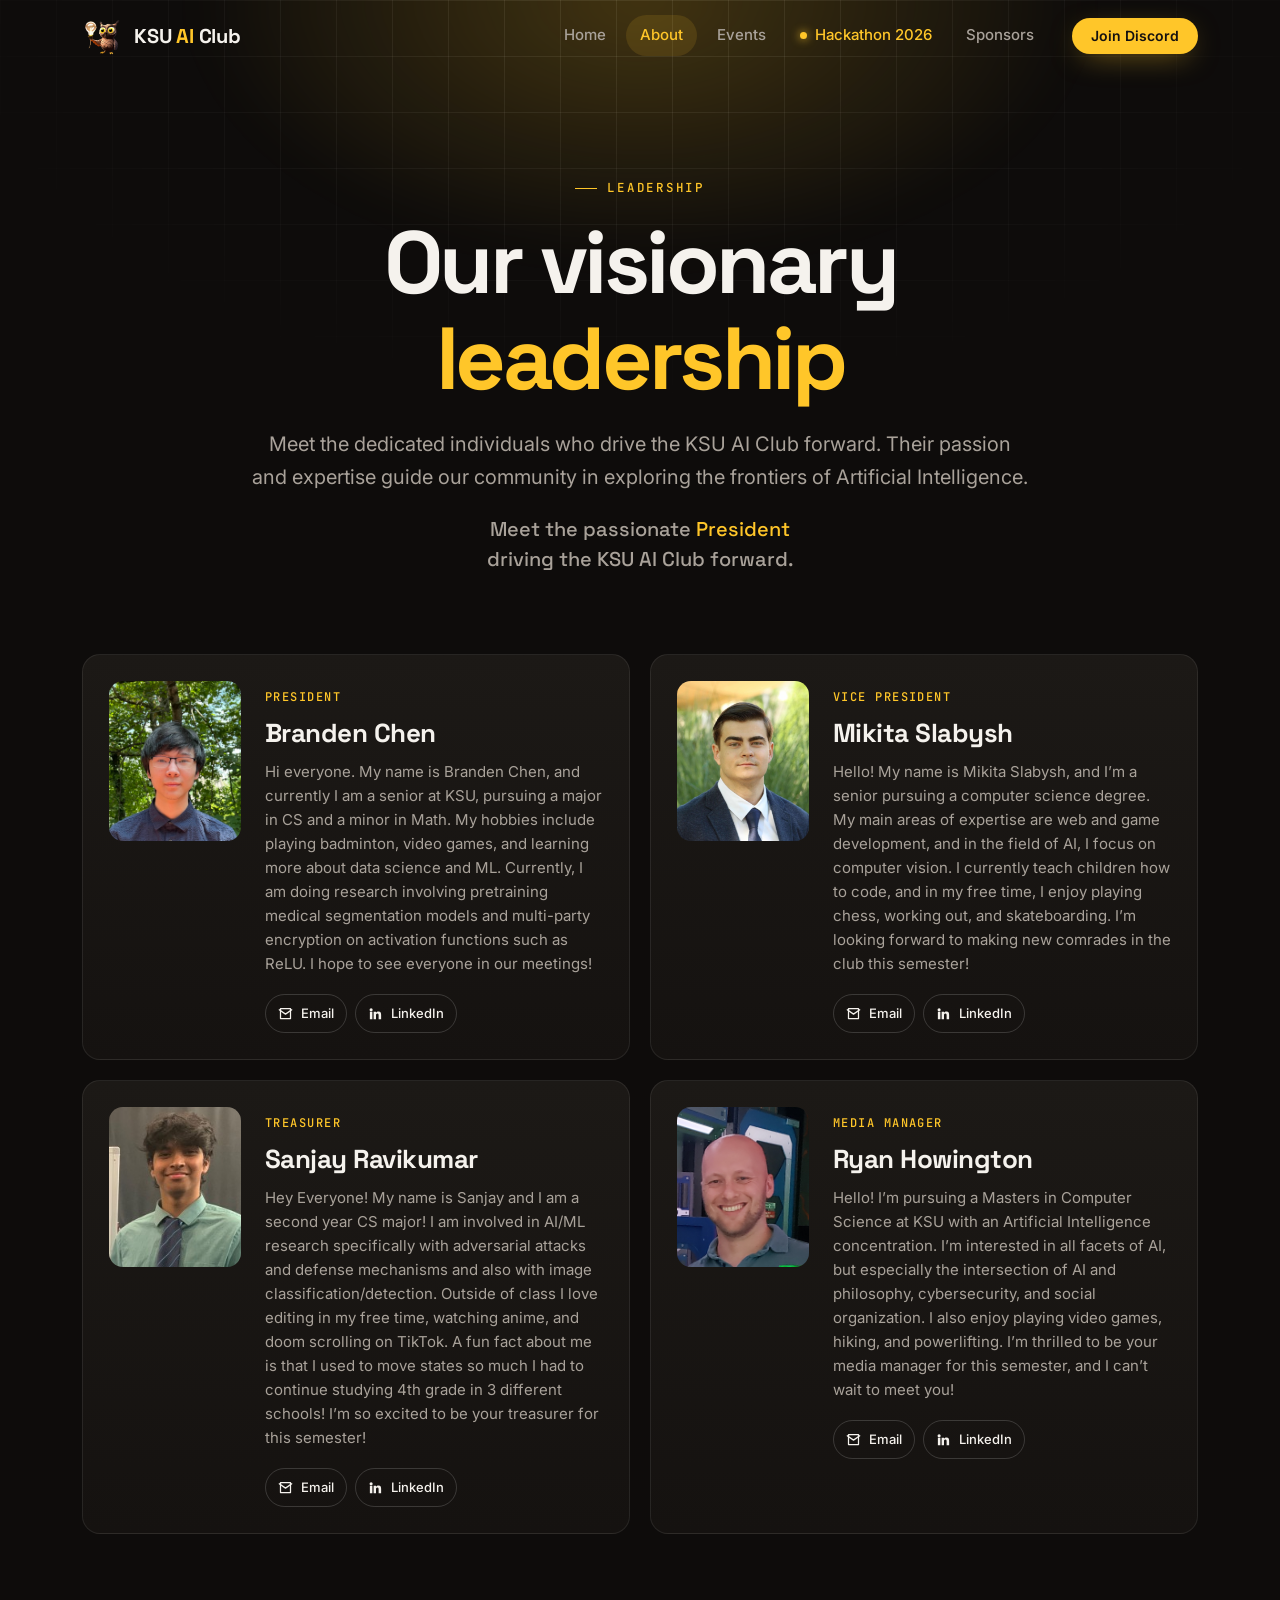
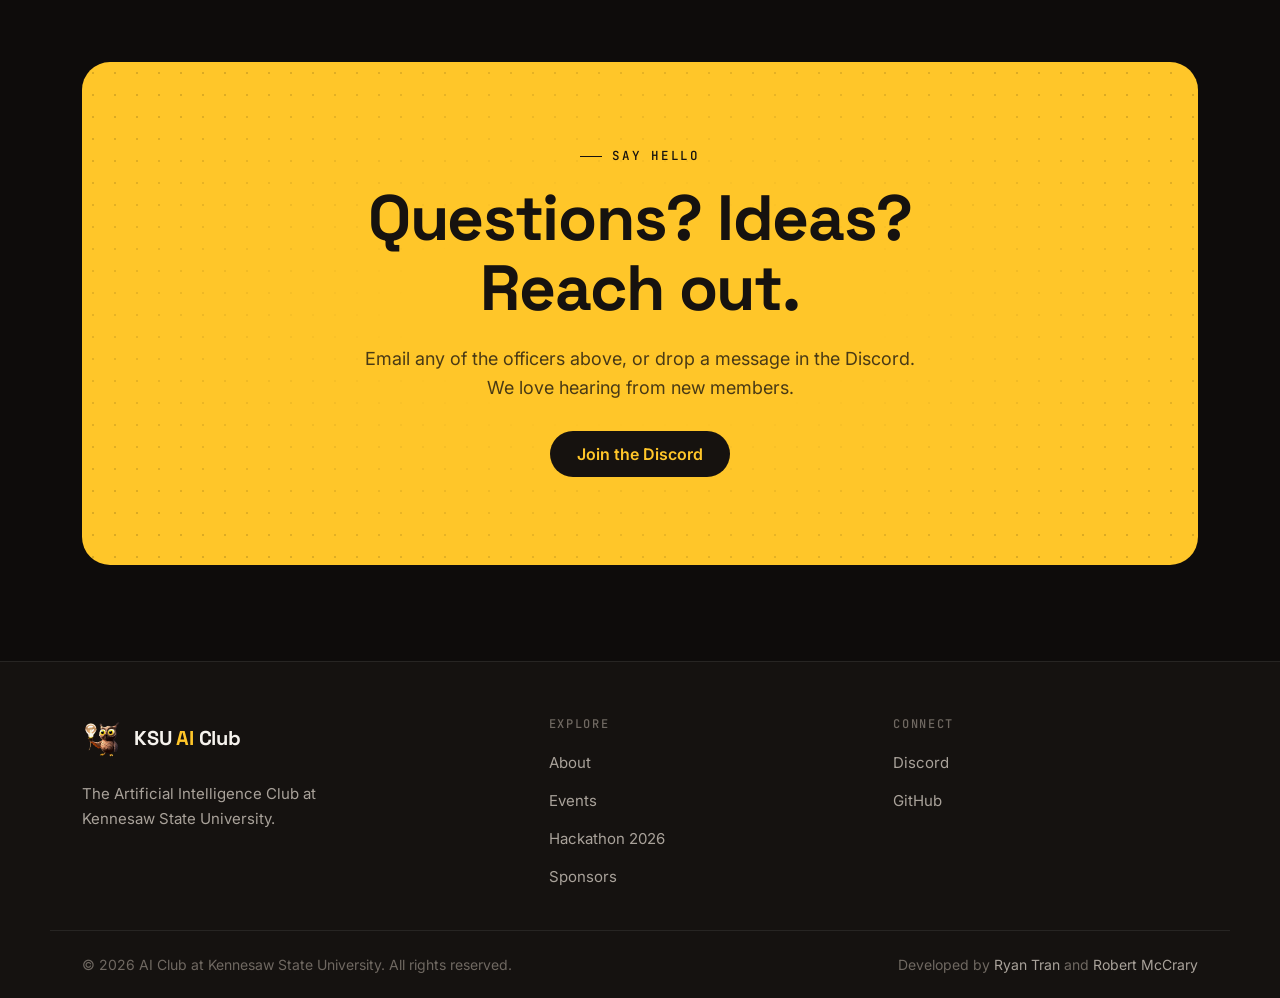
==== about.html @ d0bb42d9 "chagnes" ====
<!doctype html>
<html lang="en">
<head>
    <meta charset="utf-8">
    <meta name="viewport" content="width=device-width, initial-scale=1">
    <title>About · KSU AI Club</title>
    <meta name="description" content="Meet the officers who lead the KSU AI Club.">
    <meta name="theme-color" content="#0e0c0b">
    <meta property="og:title" content="About · KSU AI Club">
    <meta property="og:description" content="Meet the officers who lead the KSU AI Club.">
    <meta property="og:image" content="/assets/group-photo.jpg">
    <link rel="icon" href="/assets/favicon.png">
    <link rel="preconnect" href="https://fonts.googleapis.com">
    <link rel="preconnect" href="https://fonts.gstatic.com" crossorigin>
    <link rel="stylesheet" href="https://fonts.googleapis.com/css2?family=Inter:wght@400;500;600&family=JetBrains+Mono:wght@500&family=Space+Grotesk:wght@500;600;700&display=swap">
    <link rel="stylesheet" href="/css/style.css">
    <script>document.documentElement.classList.add('js')</script>
    <script type="module" src="/js/main.js"></script>
</head>
<body data-page="about">
    <a class="skip-link" href="#main">Skip to content</a>

    <header class="site-header">
        <nav class="nav container" aria-label="Main">
            <a class="brand" href="/"><img src="/assets/logo.png" alt="" width="40" height="40"><span>KSU <b>AI</b> Club</span></a>
            <ul class="nav-links" id="nav-links">
                <li><a href="/" data-nav="home">Home</a></li>
                <li><a href="/about" data-nav="about">About</a></li>
                <li><a href="/events" data-nav="events">Events</a></li>
                <li><a class="nav-hot" href="/hackathon">Hackathon 2026</a></li>
                <li><a href="/sponsors" data-nav="sponsors">Sponsors</a></li>
            </ul>
            <a class="btn btn-primary btn-sm nav-cta" href="https://discord.gg/qSS56d5ZdS" target="_blank" rel="noopener">Join Discord</a>
            <button class="nav-toggle" type="button" aria-expanded="false" aria-controls="nav-links" aria-label="Open menu"><span></span><span></span></button>
        </nav>
    </header>

    <main id="main">
        <section class="page-hero">
            <div class="container">
                <span class="eyebrow">Leadership</span>
                <h1>Our visionary <span class="gold">leadership</span></h1>
                <p>Meet the dedicated individuals who drive the KSU AI Club forward. Their passion and expertise guide our community in exploring the frontiers of Artificial Intelligence.</p>
                <p class="flip-line">Meet the passionate <span class="flip-word" data-flip="President|Vice President|Treasurer|Media Manager">President</span><br>driving the KSU AI Club forward.</p>
            </div>
        </section>

        <section class="section" style="padding-top: 0">
            <div class="container leaders">
                <article class="leader reveal">
                    <div class="leader-photo"><img src="/assets/president.jpg" alt="Branden Chen" loading="lazy"></div>
                    <div>
                        <span class="leader-role">President</span>
                        <h3>Branden Chen</h3>
                        <p>Hi everyone. My name is Branden Chen, and currently I am a senior at KSU, pursuing a major in CS and a minor in Math. My hobbies include playing badminton, video games, and learning more about data science and ML. Currently, I am doing research involving pretraining medical segmentation models and multi-party encryption on activation functions such as ReLU. I hope to see everyone in our meetings!</p>
                        <div class="leader-links">
                            <a class="chip" href="mailto:bchen9@students.kennesaw.edu"><svg viewBox="0 0 24 24" fill="none" stroke="currentColor" stroke-width="2" stroke-linecap="round" stroke-linejoin="round" aria-hidden="true"><path d="M4 4h16v16H4z"/><path d="m22 6-10 7L2 6"/></svg>Email</a>
                            <a class="chip" href="https://www.linkedin.com/in/branden-chen-/" target="_blank" rel="noopener"><svg viewBox="0 0 24 24" fill="currentColor" aria-hidden="true"><path d="M4.98 3.5a2.5 2.5 0 1 1 0 5 2.5 2.5 0 0 1 0-5zM3 9h4v12H3zM9 9h3.8v1.7h.05c.53-1 1.84-2.05 3.79-2.05C20.6 8.65 21 11.1 21 14.3V21h-4v-5.9c0-1.4-.03-3.2-1.95-3.2-1.95 0-2.25 1.52-2.25 3.1V21H9z"/></svg>LinkedIn</a>
                        </div>
                    </div>
                </article>

                <article class="leader reveal" style="--delay: .08s">
                    <div class="leader-photo"><img src="/assets/vice-president.jpg" alt="Mikita Slabysh" loading="lazy"></div>
                    <div>
                        <span class="leader-role">Vice President</span>
                        <h3>Mikita Slabysh</h3>
                        <p>Hello! My name is Mikita Slabysh, and I&rsquo;m a senior pursuing a computer science degree. My main areas of expertise are web and game development, and in the field of AI, I focus on computer vision. I currently teach children how to code, and in my free time, I enjoy playing chess, working out, and skateboarding. I&rsquo;m looking forward to making new comrades in the club this semester!</p>
                        <div class="leader-links">
                            <a class="chip" href="mailto:mslabysh@students.kennesaw.edu"><svg viewBox="0 0 24 24" fill="none" stroke="currentColor" stroke-width="2" stroke-linecap="round" stroke-linejoin="round" aria-hidden="true"><path d="M4 4h16v16H4z"/><path d="m22 6-10 7L2 6"/></svg>Email</a>
                            <a class="chip" href="https://www.linkedin.com/in/mikitaslabysh/" target="_blank" rel="noopener"><svg viewBox="0 0 24 24" fill="currentColor" aria-hidden="true"><path d="M4.98 3.5a2.5 2.5 0 1 1 0 5 2.5 2.5 0 0 1 0-5zM3 9h4v12H3zM9 9h3.8v1.7h.05c.53-1 1.84-2.05 3.79-2.05C20.6 8.65 21 11.1 21 14.3V21h-4v-5.9c0-1.4-.03-3.2-1.95-3.2-1.95 0-2.25 1.52-2.25 3.1V21H9z"/></svg>LinkedIn</a>
                        </div>
                    </div>
                </article>

                <article class="leader reveal">
                    <div class="leader-photo"><img src="/assets/treasurer.jpg" alt="Sanjay Ravikumar" loading="lazy"></div>
                    <div>
                        <span class="leader-role">Treasurer</span>
                        <h3>Sanjay Ravikumar</h3>
                        <p>Hey Everyone! My name is Sanjay and I am a second year CS major! I am involved in AI/ML research specifically with adversarial attacks and defense mechanisms and also with image classification/detection. Outside of class I love editing in my free time, watching anime, and doom scrolling on TikTok. A fun fact about me is that I used to move states so much I had to continue studying 4th grade in 3 different schools! I&rsquo;m so excited to be your treasurer for this semester!</p>
                        <div class="leader-links">
                            <a class="chip" href="mailto:sraviku1@students.kennesaw.edu"><svg viewBox="0 0 24 24" fill="none" stroke="currentColor" stroke-width="2" stroke-linecap="round" stroke-linejoin="round" aria-hidden="true"><path d="M4 4h16v16H4z"/><path d="m22 6-10 7L2 6"/></svg>Email</a>
                            <a class="chip" href="https://www.linkedin.com/in/sanjaykravikumar/" target="_blank" rel="noopener"><svg viewBox="0 0 24 24" fill="currentColor" aria-hidden="true"><path d="M4.98 3.5a2.5 2.5 0 1 1 0 5 2.5 2.5 0 0 1 0-5zM3 9h4v12H3zM9 9h3.8v1.7h.05c.53-1 1.84-2.05 3.79-2.05C20.6 8.65 21 11.1 21 14.3V21h-4v-5.9c0-1.4-.03-3.2-1.95-3.2-1.95 0-2.25 1.52-2.25 3.1V21H9z"/></svg>LinkedIn</a>
                        </div>
                    </div>
                </article>

                <article class="leader reveal" style="--delay: .08s">
                    <div class="leader-photo"><img src="/assets/media-manager.jpg" alt="Ryan Howington" loading="lazy"></div>
                    <div>
                        <span class="leader-role">Media Manager</span>
                        <h3>Ryan Howington</h3>
                        <p>Hello! I&rsquo;m pursuing a Masters in Computer Science at KSU with an Artificial Intelligence concentration. I&rsquo;m interested in all facets of AI, but especially the intersection of AI and philosophy, cybersecurity, and social organization. I also enjoy playing video games, hiking, and powerlifting. I&rsquo;m thrilled to be your media manager for this semester, and I can&rsquo;t wait to meet you!</p>
                        <div class="leader-links">
                            <a class="chip" href="mailto:rhowing4@students.kennesaw.edu"><svg viewBox="0 0 24 24" fill="none" stroke="currentColor" stroke-width="2" stroke-linecap="round" stroke-linejoin="round" aria-hidden="true"><path d="M4 4h16v16H4z"/><path d="m22 6-10 7L2 6"/></svg>Email</a>
                            <a class="chip" href="https://www.linkedin.com/in/ryan-howington-29933364/" target="_blank" rel="noopener"><svg viewBox="0 0 24 24" fill="currentColor" aria-hidden="true"><path d="M4.98 3.5a2.5 2.5 0 1 1 0 5 2.5 2.5 0 0 1 0-5zM3 9h4v12H3zM9 9h3.8v1.7h.05c.53-1 1.84-2.05 3.79-2.05C20.6 8.65 21 11.1 21 14.3V21h-4v-5.9c0-1.4-.03-3.2-1.95-3.2-1.95 0-2.25 1.52-2.25 3.1V21H9z"/></svg>LinkedIn</a>
                        </div>
                    </div>
                </article>
            </div>
        </section>

        <section class="container">
            <div class="cta-band reveal">
                <span class="eyebrow">Say hello</span>
                <h2>Questions? Ideas? Reach out.</h2>
                <p>Email any of the officers above, or drop a message in the Discord. We love hearing from new members.</p>
                <div class="actions">
                    <a class="btn btn-dark" href="https://discord.gg/qSS56d5ZdS" target="_blank" rel="noopener">Join the Discord</a>
                </div>
            </div>
        </section>
    </main>

    <footer class="site-footer">
        <div class="container footer-grid">
            <div class="footer-brand">
                <a class="brand" href="/"><img src="/assets/logo.png" alt="" width="40" height="40"><span>KSU <b>AI</b> Club</span></a>
                <p>The Artificial Intelligence Club at Kennesaw State University.</p>
            </div>
            <div class="footer-col">
                <h4>Explore</h4>
                <ul>
                    <li><a href="/about">About</a></li>
                    <li><a href="/events">Events</a></li>
                    <li><a href="/hackathon">Hackathon 2026</a></li>
                    <li><a href="/sponsors">Sponsors</a></li>
                </ul>
            </div>
            <div class="footer-col">
                <h4>Connect</h4>
                <ul>
                    <li><a href="https://discord.gg/qSS56d5ZdS" target="_blank" rel="noopener">Discord</a></li>
                    <li><a href="https://github.com/RobertLMcCrary/KSU-AI-Club-Site" target="_blank" rel="noopener">GitHub</a></li>
                </ul>
            </div>
        </div>
        <div class="container footer-bottom">
            <span>&copy; <span data-year>2026</span> AI Club at Kennesaw State University. All rights reserved.</span>
            <span>Developed by <a href="https://www.linkedin.com/in/ryantren/" target="_blank" rel="noopener">Ryan Tran</a> and <a href="https://www.linkedin.com/in/robertlmccrary/" target="_blank" rel="noopener">Robert McCrary</a></span>
        </div>
    </footer>
</body>
</html>
---- css/style.css ----
/* ==========================================================================
   KSU AI Club — site styles
   Colors follow KSU brand: Hooty Hoo Gold #FFC629, Legacy Black #2D2926.
   ========================================================================== */

:root {
    --bg: #0e0c0b;
    --bg-2: #151210;
    --surface: #1c1916;
    --surface-2: #26211d;
    --legacy: #2d2926;
    --line: rgba(255, 255, 255, 0.08);
    --line-strong: rgba(255, 255, 255, 0.16);
    --text: #f5f2ed;
    --muted: #a9a29a;
    --faint: #6f6861;
    --gold: #ffc629;
    --gold-hi: #ffd866;
    --gold-soft: rgba(255, 198, 41, 0.12);
    --gold-line: rgba(255, 198, 41, 0.35);

    --font-display: 'Space Grotesk', system-ui, sans-serif;
    --font-body: 'Inter', system-ui, -apple-system, 'Segoe UI', sans-serif;
    --font-mono: 'JetBrains Mono', ui-monospace, 'SF Mono', Menlo, monospace;

    --radius: 18px;
    --radius-sm: 10px;
    --container: 1180px;
    --gutter: clamp(16px, 4vw, 32px);
    --header-h: 72px;
    --ease: cubic-bezier(0.22, 1, 0.36, 1);
}

*,
*::before,
*::after {
    box-sizing: border-box;
}

html {
    scroll-behavior: smooth;
    scroll-padding-top: calc(var(--header-h) + 16px);
    -webkit-text-size-adjust: 100%;
}

body {
    margin: 0;
    background: var(--bg);
    color: var(--text);
    font-family: var(--font-body);
    font-size: 17px;
    line-height: 1.65;
    -webkit-font-smoothing: antialiased;
    overflow-x: hidden;
}

img {
    max-width: 100%;
    display: block;
}

a {
    color: inherit;
}

h1,
h2,
h3,
h4 {
    font-family: var(--font-display);
    line-height: 1.1;
    letter-spacing: -0.02em;
    margin: 0;
}

p {
    margin: 0;
}

::selection {
    background: var(--gold);
    color: #111;
}

:focus-visible {
    outline: 2px solid var(--gold);
    outline-offset: 3px;
    border-radius: 4px;
}

.container {
    width: 100%;
    max-width: var(--container);
    margin-inline: auto;
    padding-inline: var(--gutter);
}

.skip-link {
    position: absolute;
    left: 16px;
    top: -60px;
    z-index: 200;
    padding: 10px 16px;
    background: var(--gold);
    color: #111;
    font-weight: 600;
    border-radius: 8px;
    text-decoration: none;
}
.skip-link:focus {
    top: 12px;
}

/* ---------- Buttons ---------- */

.btn {
    --btn-bg: transparent;
    display: inline-flex;
    align-items: center;
    justify-content: center;
    gap: 10px;
    padding: 14px 26px;
    border-radius: 999px;
    border: 1px solid transparent;
    background: var(--btn-bg);
    font: 600 16px/1 var(--font-body);
    text-decoration: none;
    cursor: pointer;
    transition: transform 0.25s var(--ease), background 0.25s, color 0.25s,
        border-color 0.25s, box-shadow 0.25s;
    white-space: nowrap;
}
.btn svg {
    width: 18px;
    height: 18px;
    transition: transform 0.25s var(--ease);
}
.btn:hover svg {
    transform: translateX(3px);
}
.btn-primary {
    --btn-bg: var(--gold);
    color: #141110;
    box-shadow: 0 8px 30px -10px rgba(255, 198, 41, 0.6);
}
.btn-primary:hover {
    --btn-bg: var(--gold-hi);
    transform: translateY(-2px);
    box-shadow: 0 14px 40px -12px rgba(255, 198, 41, 0.75);
}
.btn-ghost {
    color: var(--text);
    border-color: var(--line-strong);
    background: rgba(255, 255, 255, 0.03);
    backdrop-filter: blur(8px);
}
.btn-ghost:hover {
    border-color: var(--gold-line);
    color: var(--gold);
    transform: translateY(-2px);
}
.btn-sm {
    padding: 10px 18px;
    font-size: 14px;
}

/* ---------- Eyebrow / section headings ---------- */

.eyebrow {
    display: inline-flex;
    align-items: center;
    gap: 10px;
    font: 500 12.5px/1 var(--font-mono);
    letter-spacing: 0.14em;
    text-transform: uppercase;
    color: var(--gold);
}
.eyebrow::before {
    content: '';
    width: 22px;
    height: 1px;
    background: currentColor;
}

.section {
    position: relative;
    padding-block: clamp(72px, 11vw, 128px);
}

.section-head {
    display: grid;
    gap: 16px;
    max-width: 720px;
    margin-bottom: clamp(40px, 6vw, 64px);
}
.section-head.center {
    margin-inline: auto;
    text-align: center;
    justify-items: center;
}
.section-head h2 {
    font-size: clamp(34px, 5vw, 54px);
    font-weight: 700;
}
.section-head p {
    color: var(--muted);
    font-size: 18px;
}

.gold {
    color: var(--gold);
}

/* ---------- Header ---------- */

.site-header {
    position: fixed;
    inset: 0 0 auto 0;
    z-index: 100;
    height: var(--header-h);
    transition: background 0.35s, border-color 0.35s, backdrop-filter 0.35s;
    border-bottom: 1px solid transparent;
}
.site-header.is-solid,
.site-header.menu-open {
    background: rgba(14, 12, 11, 0.78);
    backdrop-filter: blur(16px) saturate(140%);
    -webkit-backdrop-filter: blur(16px) saturate(140%);
    border-color: var(--line);
}

.nav {
    height: 100%;
    display: flex;
    align-items: center;
    gap: 24px;
}

.brand {
    display: inline-flex;
    align-items: center;
    gap: 12px;
    text-decoration: none;
    font: 700 20px/1 var(--font-display);
    letter-spacing: -0.01em;
    margin-right: auto;
}
.brand img {
    width: 40px;
    height: 40px;
    object-fit: contain;
    transition: transform 0.4s var(--ease);
}
.brand:hover img {
    transform: rotate(-8deg) scale(1.08);
}
.brand b {
    color: var(--gold);
    font-weight: 700;
}

.nav-links {
    display: flex;
    gap: 6px;
    list-style: none;
    margin: 0;
    padding: 0;
}
.nav-links a {
    position: relative;
    display: block;
    padding: 8px 14px;
    border-radius: 999px;
    text-decoration: none;
    font-size: 15px;
    font-weight: 500;
    color: var(--muted);
    transition: color 0.2s, background 0.2s;
}
.nav-links a:hover {
    color: var(--text);
    background: rgba(255, 255, 255, 0.05);
}
.nav-links a.nav-hot {
    color: var(--gold);
}
.nav-links a.nav-hot::before {
    content: '';
    display: inline-block;
    width: 7px;
    height: 7px;
    margin-right: 8px;
    vertical-align: 1px;
    border-radius: 50%;
    background: var(--gold);
    box-shadow: 0 0 10px var(--gold);
}
.nav-links a[aria-current='page'] {
    color: var(--gold);
    background: var(--gold-soft);
}

.nav-toggle {
    display: none;
    width: 44px;
    height: 44px;
    border: 1px solid var(--line-strong);
    border-radius: 12px;
    background: transparent;
    cursor: pointer;
    position: relative;
}
.nav-toggle span {
    position: absolute;
    left: 12px;
    right: 12px;
    height: 2px;
    background: var(--text);
    border-radius: 2px;
    transition: transform 0.3s var(--ease), top 0.3s var(--ease);
}
.nav-toggle span:nth-child(1) {
    top: 16px;
}
.nav-toggle span:nth-child(2) {
    top: 25px;
}
.menu-open .nav-toggle span:nth-child(1) {
    top: 20.5px;
    transform: rotate(45deg);
}
.menu-open .nav-toggle span:nth-child(2) {
    top: 20.5px;
    transform: rotate(-45deg);
}

@media (max-width: 860px) {
    .nav-toggle {
        display: block;
    }
    .nav-cta {
        display: none;
    }
    .nav-links {
        position: fixed;
        top: var(--header-h);
        left: 0;
        right: 0;
        flex-direction: column;
        gap: 4px;
        padding: 16px var(--gutter) 28px;
        background: rgba(14, 12, 11, 0.96);
        backdrop-filter: blur(16px);
        border-bottom: 1px solid var(--line);
        transform: translateY(-12px);
        opacity: 0;
        visibility: hidden;
        transition: opacity 0.3s, transform 0.3s var(--ease), visibility 0.3s;
    }
    .menu-open .nav-links {
        transform: none;
        opacity: 1;
        visibility: visible;
    }
    .nav-links a {
        font-size: 20px;
        padding: 14px 16px;
        border-radius: 12px;
    }
}

/* ---------- Hero (home) ---------- */

.hero {
    position: relative;
    min-height: 100svh;
    display: grid;
    place-items: center;
    overflow: hidden;
    isolation: isolate;
    padding: calc(var(--header-h) + 32px) var(--gutter) 96px;
}
.hero-media {
    position: absolute;
    inset: -4%;
    z-index: -3;
    background: url('/assets/hero-background.gif') center / cover no-repeat;
    filter: brightness(0.34) saturate(1.35) hue-rotate(-14deg) blur(3px);
    transform: scale(1.04);
}
.hero-grid {
    position: absolute;
    inset: 0;
    z-index: -2;
    background-image: linear-gradient(var(--line) 1px, transparent 1px),
        linear-gradient(90deg, var(--line) 1px, transparent 1px);
    background-size: 64px 64px;
    mask-image: radial-gradient(ellipse 70% 60% at 50% 45%, #000 20%, transparent 75%);
    -webkit-mask-image: radial-gradient(ellipse 70% 60% at 50% 45%, #000 20%, transparent 75%);
}
.hero-canvas {
    position: absolute;
    inset: 0;
    z-index: -1;
    width: 100%;
    height: 100%;
}
.hero::after {
    content: '';
    position: absolute;
    inset: 0;
    z-index: -1;
    pointer-events: none;
    background: radial-gradient(ellipse 60% 50% at 50% 40%, transparent 0%, rgba(14, 12, 11, 0.55) 60%, var(--bg) 100%),
        linear-gradient(to bottom, transparent 70%, var(--bg));
}

.hero-content {
    position: relative;
    display: grid;
    justify-items: center;
    text-align: center;
    max-width: 920px;
}
.hero-logo {
    width: clamp(132px, 20vw, 200px);
    aspect-ratio: 1;
    margin-bottom: 18px;
    filter: drop-shadow(0 20px 50px rgba(255, 198, 41, 0.35));
    animation: float 6s ease-in-out infinite, pop-in 0.9s var(--ease) both;
}
.hero-badge {
    display: inline-flex;
    align-items: center;
    gap: 10px;
    padding: 7px 14px 7px 8px;
    margin-bottom: 26px;
    border: 1px solid var(--gold-line);
    border-radius: 999px;
    background: rgba(255, 198, 41, 0.08);
    font: 500 13px/1 var(--font-mono);
    color: var(--gold-hi);
    text-decoration: none;
    animation: rise 0.8s 0.15s var(--ease) both;
    transition: background 0.2s;
}
.hero-badge:hover {
    background: rgba(255, 198, 41, 0.16);
}
.hero-badge .dot {
    width: 8px;
    height: 8px;
    margin-left: 4px;
    border-radius: 50%;
    background: var(--gold);
    box-shadow: 0 0 0 0 rgba(255, 198, 41, 0.6);
    animation: pulse 2s infinite;
}
.hero h1 {
    font-size: clamp(52px, 10vw, 112px);
    font-weight: 700;
    letter-spacing: -0.045em;
    line-height: 0.95;
    animation: rise 0.9s 0.25s var(--ease) both;
}
.hero h1 .gold {
    background: linear-gradient(180deg, var(--gold-hi), var(--gold) 60%, #e0a800);
    -webkit-background-clip: text;
    background-clip: text;
    color: transparent;
}
.typewriter {
    min-height: 1.6em;
    margin-top: 22px;
    font: 500 clamp(18px, 2.6vw, 26px) / 1.4 var(--font-mono);
    color: var(--text);
    animation: rise 0.9s 0.4s var(--ease) both;
}
.typewriter .gold {
    color: var(--gold);
}
.typewriter .caret {
    display: inline-block;
    width: 0.55em;
    height: 1.05em;
    margin-left: 4px;
    vertical-align: -0.15em;
    background: var(--gold);
    animation: blink 1s steps(1) infinite;
}
.hero-actions {
    display: flex;
    flex-wrap: wrap;
    justify-content: center;
    gap: 14px;
    margin-top: 40px;
    animation: rise 0.9s 0.55s var(--ease) both;
}

.scroll-cue {
    position: absolute;
    bottom: 28px;
    left: 50%;
    translate: -50% 0;
    width: 26px;
    height: 42px;
    border: 2px solid rgba(255, 255, 255, 0.45);
    border-radius: 999px;
    display: flex;
    justify-content: center;
    padding-top: 8px;
}
.scroll-cue::before {
    content: '';
    width: 4px;
    height: 9px;
    border-radius: 4px;
    background: var(--gold);
    animation: scroll-dot 1.8s var(--ease) infinite;
}

@keyframes float {
    0%,
    100% {
        translate: 0 0;
    }
    50% {
        translate: 0 -10px;
    }
}
@keyframes pop-in {
    from {
        opacity: 0;
        scale: 0.6;
    }
}
@keyframes rise {
    from {
        opacity: 0;
        transform: translateY(18px);
    }
}
@keyframes blink {
    50% {
        opacity: 0;
    }
}
@keyframes pulse {
    0% {
        box-shadow: 0 0 0 0 rgba(255, 198, 41, 0.6);
    }
    70% {
        box-shadow: 0 0 0 10px rgba(255, 198, 41, 0);
    }
    100% {
        box-shadow: 0 0 0 0 rgba(255, 198, 41, 0);
    }
}
@keyframes scroll-dot {
    0% {
        transform: translateY(0);
        opacity: 1;
    }
    80% {
        transform: translateY(14px);
        opacity: 0;
    }
    100% {
        opacity: 0;
    }
}

/* ---------- Marquee strip ---------- */

.marquee {
    border-block: 1px solid var(--line);
    background: var(--bg-2);
    overflow: hidden;
    padding-block: 18px;
    mask-image: linear-gradient(90deg, transparent, #000 10%, #000 90%, transparent);
    -webkit-mask-image: linear-gradient(90deg, transparent, #000 10%, #000 90%, transparent);
}
.marquee-track {
    display: flex;
    gap: 48px;
    width: max-content;
    animation: marquee 40s linear infinite;
}
.marquee-track span {
    display: inline-flex;
    align-items: center;
    gap: 48px;
    font: 500 15px/1 var(--font-mono);
    letter-spacing: 0.08em;
    text-transform: uppercase;
    color: var(--muted);
    white-space: nowrap;
}
.marquee-track span::after {
    content: '✦';
    color: var(--gold);
}
@keyframes marquee {
    to {
        transform: translateX(-50%);
    }
}

/* ---------- About (home) ---------- */

.about-grid {
    display: grid;
    grid-template-columns: 1.05fr 1fr;
    gap: clamp(40px, 6vw, 80px);
    align-items: center;
}
.about-copy {
    display: grid;
    gap: 22px;
}
.about-copy h2 {
    font-size: clamp(34px, 5vw, 54px);
}
.about-copy p {
    color: var(--muted);
    font-size: 18px;
}
.about-copy .lede {
    color: var(--text);
    font-size: clamp(19px, 2vw, 22px);
    line-height: 1.55;
}

.pillars {
    display: grid;
    grid-template-columns: repeat(2, 1fr);
    gap: 16px;
}
.pillar {
    position: relative;
    padding: 26px 24px;
    border: 1px solid var(--line);
    border-radius: var(--radius);
    background: linear-gradient(180deg, var(--surface), var(--bg-2));
    overflow: hidden;
    transition: border-color 0.3s, transform 0.4s var(--ease);
}
.pillar::before {
    content: '';
    position: absolute;
    inset: 0;
    background: radial-gradient(400px circle at var(--mx, 50%) var(--my, 0%), rgba(255, 198, 41, 0.12), transparent 40%);
    opacity: 0;
    transition: opacity 0.3s;
}
.pillar:hover {
    border-color: var(--gold-line);
    transform: translateY(-4px);
}
.pillar:hover::before {
    opacity: 1;
}
.pillar-icon {
    width: 46px;
    height: 46px;
    display: grid;
    place-items: center;
    margin-bottom: 18px;
    border-radius: 12px;
    background: var(--gold-soft);
    color: var(--gold);
}
.pillar-icon svg {
    width: 24px;
    height: 24px;
}
.pillar h3 {
    font-size: 20px;
    margin-bottom: 6px;
}
.pillar p {
    color: var(--muted);
    font-size: 15px;
    line-height: 1.55;
}

/* ---------- Featured event ---------- */

.feature-event {
    position: relative;
    display: grid;
    grid-template-columns: 1.15fr 1fr;
    border: 1px solid var(--gold-line);
    border-radius: calc(var(--radius) + 6px);
    overflow: hidden;
    background: radial-gradient(800px 400px at 0% 0%, rgba(255, 198, 41, 0.14), transparent 60%),
        linear-gradient(135deg, var(--surface), var(--bg-2));
}
.feature-event-body {
    display: grid;
    align-content: center;
    gap: 22px;
    padding: clamp(28px, 5vw, 56px);
}
.feature-event h2 {
    font-size: clamp(36px, 5vw, 58px);
}
.feature-event p {
    color: var(--muted);
}
.feature-event-media {
    position: relative;
    min-height: 320px;
    background: #000;
}
.feature-event-media img {
    position: absolute;
    inset: 0;
    width: 100%;
    height: 100%;
    object-fit: cover;
    object-position: center 30%;
}
.feature-event-media::after {
    content: '';
    position: absolute;
    inset: 0;
    background: linear-gradient(90deg, var(--surface) 0%, transparent 30%);
}

.stats {
    display: flex;
    flex-wrap: wrap;
    gap: 12px;
}
.stat {
    padding: 14px 18px;
    border: 1px solid var(--line-strong);
    border-radius: 14px;
    background: rgba(0, 0, 0, 0.25);
}
.stat strong {
    display: block;
    font: 700 24px/1.1 var(--font-display);
    color: var(--gold);
}
.stat span {
    font: 500 12px/1.4 var(--font-mono);
    text-transform: uppercase;
    letter-spacing: 0.08em;
    color: var(--muted);
}

/* ---------- Carousel ---------- */

.carousel {
    position: relative;
    aspect-ratio: 16 / 8;
    border-radius: calc(var(--radius) + 6px);
    overflow: hidden;
    border: 1px solid var(--line);
    background: var(--surface);
}
.carousel-slide {
    position: absolute;
    inset: 0;
    margin: 0;
    opacity: 0;
    transition: opacity 0.9s var(--ease);
}
.carousel-slide.is-active {
    opacity: 1;
}
.carousel-slide img {
    width: 100%;
    height: 100%;
    object-fit: cover;
    transform: scale(1.06);
    transition: transform 6s linear;
}
.carousel-slide.is-active img {
    transform: scale(1);
}
.carousel-slide figcaption {
    position: absolute;
    left: 0;
    right: 0;
    bottom: 0;
    padding: 80px 28px 26px;
    background: linear-gradient(to top, rgba(0, 0, 0, 0.75), transparent);
    font: 500 14px/1.4 var(--font-mono);
    letter-spacing: 0.04em;
    color: #fff;
}
.carousel-controls {
    position: absolute;
    right: 20px;
    bottom: 20px;
    display: flex;
    gap: 10px;
    align-items: center;
    z-index: 2;
}
.icon-btn {
    width: 46px;
    height: 46px;
    display: grid;
    place-items: center;
    border-radius: 50%;
    border: 1px solid rgba(255, 255, 255, 0.25);
    background: rgba(14, 12, 11, 0.55);
    backdrop-filter: blur(8px);
    color: #fff;
    cursor: pointer;
    transition: background 0.2s, color 0.2s, border-color 0.2s, transform 0.2s;
}
.icon-btn:hover {
    background: var(--gold);
    color: #111;
    border-color: var(--gold);
}
.icon-btn svg {
    width: 20px;
    height: 20px;
}
.carousel-dots {
    display: flex;
    gap: 6px;
    margin-right: 8px;
}
.carousel-dots button {
    width: 8px;
    height: 8px;
    padding: 0;
    border: 0;
    border-radius: 999px;
    background: rgba(255, 255, 255, 0.45);
    cursor: pointer;
    transition: width 0.3s var(--ease), background 0.3s;
}
.carousel-dots button[aria-current='true'] {
    width: 26px;
    background: var(--gold);
}

/* ---------- Photo grid + lightbox ---------- */

.photo-grid {
    display: grid;
    grid-template-columns: repeat(4, 1fr);
    grid-auto-rows: clamp(140px, 16vw, 210px);
    grid-auto-flow: dense;
    gap: 12px;
}
.photo-grid button {
    position: relative;
    padding: 0;
    border: 0;
    border-radius: 14px;
    overflow: hidden;
    cursor: zoom-in;
    background: var(--surface);
}
.photo-grid button:nth-child(1),
.photo-grid button:nth-child(6) {
    grid-column: span 2;
    grid-row: span 2;
}
/* 2x2 + 2x2 + four 2x1 + four 1x1 = exactly 5 full rows of 4 */
.photo-grid button:nth-child(4),
.photo-grid button:nth-child(5),
.photo-grid button:nth-child(9),
.photo-grid button:nth-child(10) {
    grid-column: span 2;
}
.photo-grid img {
    width: 100%;
    height: 100%;
    object-fit: cover;
    transition: transform 0.7s var(--ease), filter 0.4s;
    filter: saturate(0.9);
}
.photo-grid button::after {
    content: '';
    position: absolute;
    inset: 0;
    border-radius: inherit;
    box-shadow: inset 0 0 0 1px var(--line);
    transition: box-shadow 0.3s;
}
.photo-grid button:hover img {
    transform: scale(1.06);
    filter: saturate(1.1);
}
.photo-grid button:hover::after {
    box-shadow: inset 0 0 0 2px var(--gold);
}

.lightbox {
    position: fixed;
    inset: 0;
    z-index: 300;
    display: grid;
    place-items: center;
    padding: 64px 16px;
    background: rgba(6, 5, 4, 0.92);
    backdrop-filter: blur(10px);
    opacity: 0;
    visibility: hidden;
    transition: opacity 0.3s, visibility 0.3s;
}
.lightbox.is-open {
    opacity: 1;
    visibility: visible;
}
.lightbox img {
    max-width: min(1400px, 100%);
    max-height: calc(100svh - 128px);
    width: auto;
    height: auto;
    border-radius: 12px;
    box-shadow: 0 30px 80px rgba(0, 0, 0, 0.6);
    transform: scale(0.96);
    transition: transform 0.4s var(--ease);
}
.lightbox.is-open img {
    transform: none;
}
.lightbox .icon-btn {
    position: absolute;
}
.lightbox-close {
    top: 16px;
    right: 16px;
}
.lightbox-prev {
    left: 16px;
    top: 50%;
    translate: 0 -50%;
}
.lightbox-next {
    right: 16px;
    top: 50%;
    translate: 0 -50%;
}
.lightbox-count {
    position: absolute;
    top: 28px;
    left: 50%;
    translate: -50% 0;
    font: 500 13px/1 var(--font-mono);
    color: var(--muted);
}

/* ---------- CTA band ---------- */

.cta-band {
    position: relative;
    overflow: hidden;
    display: grid;
    justify-items: center;
    text-align: center;
    gap: 20px;
    padding: clamp(48px, 8vw, 88px) var(--gutter);
    border-radius: calc(var(--radius) + 10px);
    background: var(--gold);
    color: #16120f;
}
.cta-band::before {
    content: '';
    position: absolute;
    inset: 0;
    background-image: radial-gradient(rgba(0, 0, 0, 0.14) 1.2px, transparent 1.2px);
    background-size: 22px 22px;
    mask-image: radial-gradient(ellipse at center, transparent 30%, #000 85%);
    -webkit-mask-image: radial-gradient(ellipse at center, transparent 30%, #000 85%);
}
.cta-band > * {
    position: relative;
}
.cta-band h2 {
    font-size: clamp(34px, 5.5vw, 64px);
    max-width: 14ch;
}
.cta-band p {
    max-width: 52ch;
    font-size: 18px;
    color: rgba(22, 18, 15, 0.78);
}
.cta-band .eyebrow {
    color: #16120f;
}
.cta-band .btn-dark {
    background: #16120f;
    color: var(--gold);
}
.cta-band .btn-dark:hover {
    transform: translateY(-2px);
    background: #000;
}
.cta-band .btn-outline-dark {
    border-color: rgba(22, 18, 15, 0.35);
    color: #16120f;
}
.cta-band .btn-outline-dark:hover {
    border-color: #16120f;
    transform: translateY(-2px);
}
.cta-band .actions {
    display: flex;
    flex-wrap: wrap;
    justify-content: center;
    gap: 12px;
    margin-top: 8px;
}

/* ---------- Inner page hero ---------- */

.page-hero {
    position: relative;
    padding: calc(var(--header-h) + clamp(56px, 9vw, 110px)) 0 clamp(48px, 7vw, 80px);
    overflow: hidden;
    isolation: isolate;
}
.page-hero::before {
    content: '';
    position: absolute;
    inset: 0;
    z-index: -1;
    background-image: linear-gradient(var(--line) 1px, transparent 1px),
        linear-gradient(90deg, var(--line) 1px, transparent 1px);
    background-size: 56px 56px;
    mask-image: radial-gradient(ellipse 80% 90% at 50% 0%, #000 10%, transparent 70%);
    -webkit-mask-image: radial-gradient(ellipse 80% 90% at 50% 0%, #000 10%, transparent 70%);
}
.page-hero::after {
    content: '';
    position: absolute;
    z-index: -1;
    top: -260px;
    left: 50%;
    translate: -50% 0;
    width: 900px;
    height: 520px;
    border-radius: 50%;
    background: radial-gradient(closest-side, rgba(255, 198, 41, 0.22), transparent);
    filter: blur(20px);
}
.page-hero .container {
    display: grid;
    gap: 20px;
    justify-items: center;
    text-align: center;
}
.page-hero h1 {
    font-size: clamp(44px, 8vw, 88px);
    letter-spacing: -0.04em;
    max-width: 16ch;
}
.page-hero p {
    max-width: 60ch;
    color: var(--muted);
    font-size: clamp(17px, 2vw, 20px);
}

/* ---------- About page ---------- */

.flip-line {
    font: 500 clamp(20px, 2.8vw, 28px) / 1.5 var(--font-display);
    color: var(--muted);
}
.flip-word {
    display: inline-block;
    min-width: 6ch;
    color: var(--gold);
    transition: opacity 0.35s, filter 0.35s, transform 0.35s var(--ease);
}
.flip-word.is-out {
    opacity: 0;
    filter: blur(6px);
    transform: translateY(-8px);
}

.leaders {
    display: grid;
    grid-template-columns: repeat(2, 1fr);
    gap: 20px;
}
.leader {
    display: grid;
    grid-template-columns: 132px 1fr;
    gap: 24px;
    padding: 26px;
    border: 1px solid var(--line);
    border-radius: var(--radius);
    background: linear-gradient(180deg, var(--surface), var(--bg-2));
    transition: border-color 0.3s, transform 0.4s var(--ease);
}
.leader:hover {
    border-color: var(--gold-line);
    transform: translateY(-4px);
}
.leader-photo {
    width: 132px;
    height: 160px;
    border-radius: 14px;
    overflow: hidden;
    background: var(--surface-2);
    position: relative;
}
.leader-photo img {
    width: 100%;
    height: 100%;
    object-fit: cover;
    object-position: center 20%;
    transition: transform 0.6s var(--ease);
}
.leader:hover .leader-photo img {
    transform: scale(1.05);
}
.leader-role {
    font: 500 12px/1 var(--font-mono);
    letter-spacing: 0.12em;
    text-transform: uppercase;
    color: var(--gold);
}
.leader h3 {
    font-size: 26px;
    margin: 10px 0 12px;
}
.leader p {
    color: var(--muted);
    font-size: 15px;
    line-height: 1.6;
}
.leader-links {
    display: flex;
    flex-wrap: wrap;
    gap: 8px;
    margin-top: 18px;
}
.chip {
    display: inline-flex;
    align-items: center;
    gap: 8px;
    padding: 8px 12px;
    border: 1px solid var(--line-strong);
    border-radius: 999px;
    font-size: 13px;
    font-weight: 500;
    text-decoration: none;
    color: var(--text);
    transition: border-color 0.2s, color 0.2s, background 0.2s;
}
.chip svg {
    width: 15px;
    height: 15px;
}
.chip:hover {
    border-color: var(--gold);
    color: var(--gold);
    background: var(--gold-soft);
}

/* ---------- Events page ---------- */

.event {
    display: grid;
    grid-template-columns: minmax(0, 0.9fr) minmax(0, 1.1fr);
    gap: clamp(28px, 5vw, 56px);
    align-items: start;
}
.event-poster {
    position: sticky;
    top: calc(var(--header-h) + 24px);
    padding: 0;
    border: 1px solid var(--line);
    border-radius: var(--radius);
    overflow: hidden;
    background: var(--surface);
    cursor: zoom-in;
    box-shadow: 0 40px 80px -40px rgba(255, 198, 41, 0.35);
}
.event-poster img {
    width: 100%;
    transition: transform 0.6s var(--ease);
}
.event-poster:hover img {
    transform: scale(1.03);
}
.event-body {
    display: grid;
    gap: 28px;
}
.event-body h2 {
    font-size: clamp(36px, 5vw, 56px);
}
.event-body > p {
    color: var(--muted);
    font-size: 18px;
}

.prize {
    display: flex;
    align-items: center;
    justify-content: space-between;
    flex-wrap: wrap;
    gap: 16px;
    padding: 24px 28px;
    border-radius: var(--radius);
    background: linear-gradient(120deg, rgba(255, 198, 41, 0.2), rgba(255, 198, 41, 0.04));
    border: 1px solid var(--gold-line);
}
.prize span {
    font: 500 13px/1 var(--font-mono);
    letter-spacing: 0.12em;
    text-transform: uppercase;
    color: var(--gold-hi);
}
.prize strong {
    font: 700 clamp(40px, 6vw, 60px) / 1 var(--font-display);
    letter-spacing: -0.03em;
    color: var(--gold);
}

.timeline {
    display: grid;
    grid-template-columns: repeat(2, 1fr);
    gap: 14px;
}
.when {
    padding: 22px;
    border: 1px solid var(--line);
    border-radius: var(--radius);
    background: var(--surface);
}
.when-label {
    font: 500 12px/1 var(--font-mono);
    letter-spacing: 0.12em;
    text-transform: uppercase;
    color: var(--gold);
}
.when-date {
    margin-top: 12px;
    font: 700 28px/1.1 var(--font-display);
}
.when-time,
.when-place {
    display: flex;
    align-items: center;
    gap: 8px;
    margin-top: 8px;
    color: var(--muted);
    font-size: 15px;
}
.when svg {
    width: 16px;
    height: 16px;
    flex: none;
    color: var(--faint);
}

.info-block h3 {
    font-size: 20px;
    margin-bottom: 14px;
}
.rules {
    display: grid;
    gap: 10px;
    list-style: none;
    margin: 0;
    padding: 0;
}
.rules li {
    display: flex;
    gap: 14px;
    align-items: flex-start;
    padding: 14px 18px;
    border: 1px solid var(--line);
    border-radius: 12px;
    background: var(--bg-2);
}
.rules li::before {
    content: counter(rule, decimal-leading-zero);
    counter-increment: rule;
    font: 500 13px/1.7 var(--font-mono);
    color: var(--gold);
}
.rules {
    counter-reset: rule;
}

.sponsor-row {
    display: flex;
    flex-wrap: wrap;
    gap: 10px;
}
.sponsor-pill {
    padding: 12px 20px;
    border: 1px solid var(--line-strong);
    border-radius: 12px;
    font: 600 16px/1 var(--font-display);
    letter-spacing: 0.01em;
    background: var(--surface);
}

.event-actions {
    display: flex;
    flex-wrap: wrap;
    gap: 12px;
}

.more-events {
    display: grid;
    grid-template-columns: repeat(3, 1fr);
    gap: 16px;
}

/* ---------- Sponsors page ---------- */

.split {
    display: grid;
    grid-template-columns: 1fr 1fr;
    gap: clamp(32px, 5vw, 64px);
    align-items: center;
}
.contact-card {
    display: grid;
    gap: 18px;
    padding: clamp(28px, 4vw, 44px);
    border: 1px solid var(--gold-line);
    border-radius: calc(var(--radius) + 4px);
    background: radial-gradient(600px 300px at 100% 0%, rgba(255, 198, 41, 0.14), transparent 60%),
        var(--surface);
}
.contact-card h2 {
    font-size: clamp(28px, 4vw, 40px);
}
.contact-card p {
    color: var(--muted);
}
.contact-person {
    display: flex;
    align-items: center;
    gap: 14px;
    padding: 14px;
    border-radius: 14px;
    background: rgba(0, 0, 0, 0.25);
    border: 1px solid var(--line);
}
.contact-person img {
    width: 52px;
    height: 52px;
    border-radius: 50%;
    object-fit: cover;
    object-position: center 20%;
}
.contact-person strong {
    display: block;
    font-family: var(--font-display);
}
.contact-person span {
    font-size: 14px;
    color: var(--muted);
}
.logo-wall {
    display: grid;
    grid-template-columns: repeat(3, 1fr);
    gap: 14px;
}
.logo-tile {
    display: grid;
    place-items: center;
    gap: 6px;
    aspect-ratio: 4 / 3;
    padding: 16px;
    border: 1px solid var(--line);
    border-radius: var(--radius);
    background: var(--surface);
    text-align: center;
    transition: border-color 0.3s, transform 0.4s var(--ease);
}
.logo-tile:hover {
    border-color: var(--gold-line);
    transform: translateY(-3px);
}
.logo-tile strong {
    font: 700 clamp(18px, 2.2vw, 24px) / 1 var(--font-display);
}
.logo-tile span {
    font: 500 11px/1.3 var(--font-mono);
    letter-spacing: 0.1em;
    text-transform: uppercase;
    color: var(--muted);
}

/* ---------- Footer ---------- */

.site-footer {
    margin-top: clamp(48px, 8vw, 96px);
    border-top: 1px solid var(--line);
    background: var(--bg-2);
}
.footer-grid {
    display: grid;
    grid-template-columns: 1.4fr 1fr 1fr;
    gap: 40px;
    padding-block: 56px 40px;
}
.footer-brand p {
    margin-top: 16px;
    max-width: 34ch;
    color: var(--muted);
    font-size: 15px;
}
.footer-col h4 {
    font: 500 12px/1 var(--font-mono);
    letter-spacing: 0.14em;
    text-transform: uppercase;
    color: var(--faint);
    margin-bottom: 18px;
}
.footer-col ul {
    list-style: none;
    margin: 0;
    padding: 0;
    display: grid;
    gap: 10px;
}
.footer-col a {
    color: var(--muted);
    text-decoration: none;
    font-size: 15px;
    transition: color 0.2s;
}
.footer-col a:hover {
    color: var(--gold);
}
.footer-bottom {
    display: flex;
    flex-wrap: wrap;
    justify-content: space-between;
    gap: 12px;
    padding-block: 22px;
    border-top: 1px solid var(--line);
    font-size: 14px;
    color: var(--faint);
}
.footer-bottom a {
    color: var(--muted);
    text-decoration: none;
}
.footer-bottom a:hover {
    color: var(--gold);
}

/* ---------- Scroll reveal ---------- */

.js .reveal {
    opacity: 0;
    transform: translateY(28px);
    transition: opacity 0.9s var(--ease), transform 0.9s var(--ease);
    transition-delay: var(--delay, 0s);
}
.js .reveal.is-visible {
    opacity: 1;
    transform: none;
}

/* ---------- Responsive ---------- */

@media (max-width: 960px) {
    .about-grid,
    .feature-event,
    .event,
    .split {
        grid-template-columns: 1fr;
    }
    .feature-event-media {
        order: -1;
        min-height: 260px;
    }
    .feature-event-media::after {
        background: linear-gradient(0deg, var(--surface) 0%, transparent 40%);
    }
    .event-poster {
        position: relative;
        top: 0;
        max-width: 520px;
        margin-inline: auto;
    }
    .leaders {
        grid-template-columns: 1fr;
    }
    .footer-grid {
        grid-template-columns: 1fr 1fr;
    }
    .footer-brand {
        grid-column: 1 / -1;
    }
    .more-events {
        grid-template-columns: 1fr;
    }
}

@media (max-width: 640px) {
    body {
        font-size: 16px;
    }
    .hero-actions .btn {
        width: 100%;
    }
    .hero-actions {
        width: 100%;
        max-width: 360px;
    }
    .pillars,
    .timeline {
        grid-template-columns: 1fr;
    }
    .photo-grid {
        grid-template-columns: repeat(2, 1fr);
        grid-auto-rows: 140px;
    }
    .photo-grid button:nth-child(n) {
        grid-column: span 1;
        grid-row: span 1;
    }
    .photo-grid button:nth-child(1),
    .photo-grid button:nth-child(6) {
        grid-column: span 2;
        grid-row: span 2;
    }
    .carousel {
        aspect-ratio: 4 / 3;
    }
    .carousel-controls {
        right: 12px;
        bottom: 12px;
    }
    .carousel-slide figcaption {
        padding: 60px 18px 72px;
    }
    .leader {
        grid-template-columns: 1fr;
    }
    .leader-photo {
        width: 100%;
        height: 260px;
    }
    .logo-wall {
        grid-template-columns: repeat(2, 1fr);
    }
    .footer-grid {
        grid-template-columns: 1fr;
    }
    .lightbox-prev,
    .lightbox-next {
        top: auto;
        bottom: 16px;
        translate: none;
    }
}

@media (prefers-reduced-motion: reduce) {
    *,
    *::before,
    *::after {
        animation-duration: 0.01ms !important;
        animation-iteration-count: 1 !important;
        transition-duration: 0.01ms !important;
        scroll-behavior: auto !important;
    }
    .js .reveal {
        opacity: 1;
        transform: none;
    }
}

.btn-wrap {
    white-space: normal;
    overflow-wrap: anywhere;
    text-align: center;
    line-height: 1.3;
}
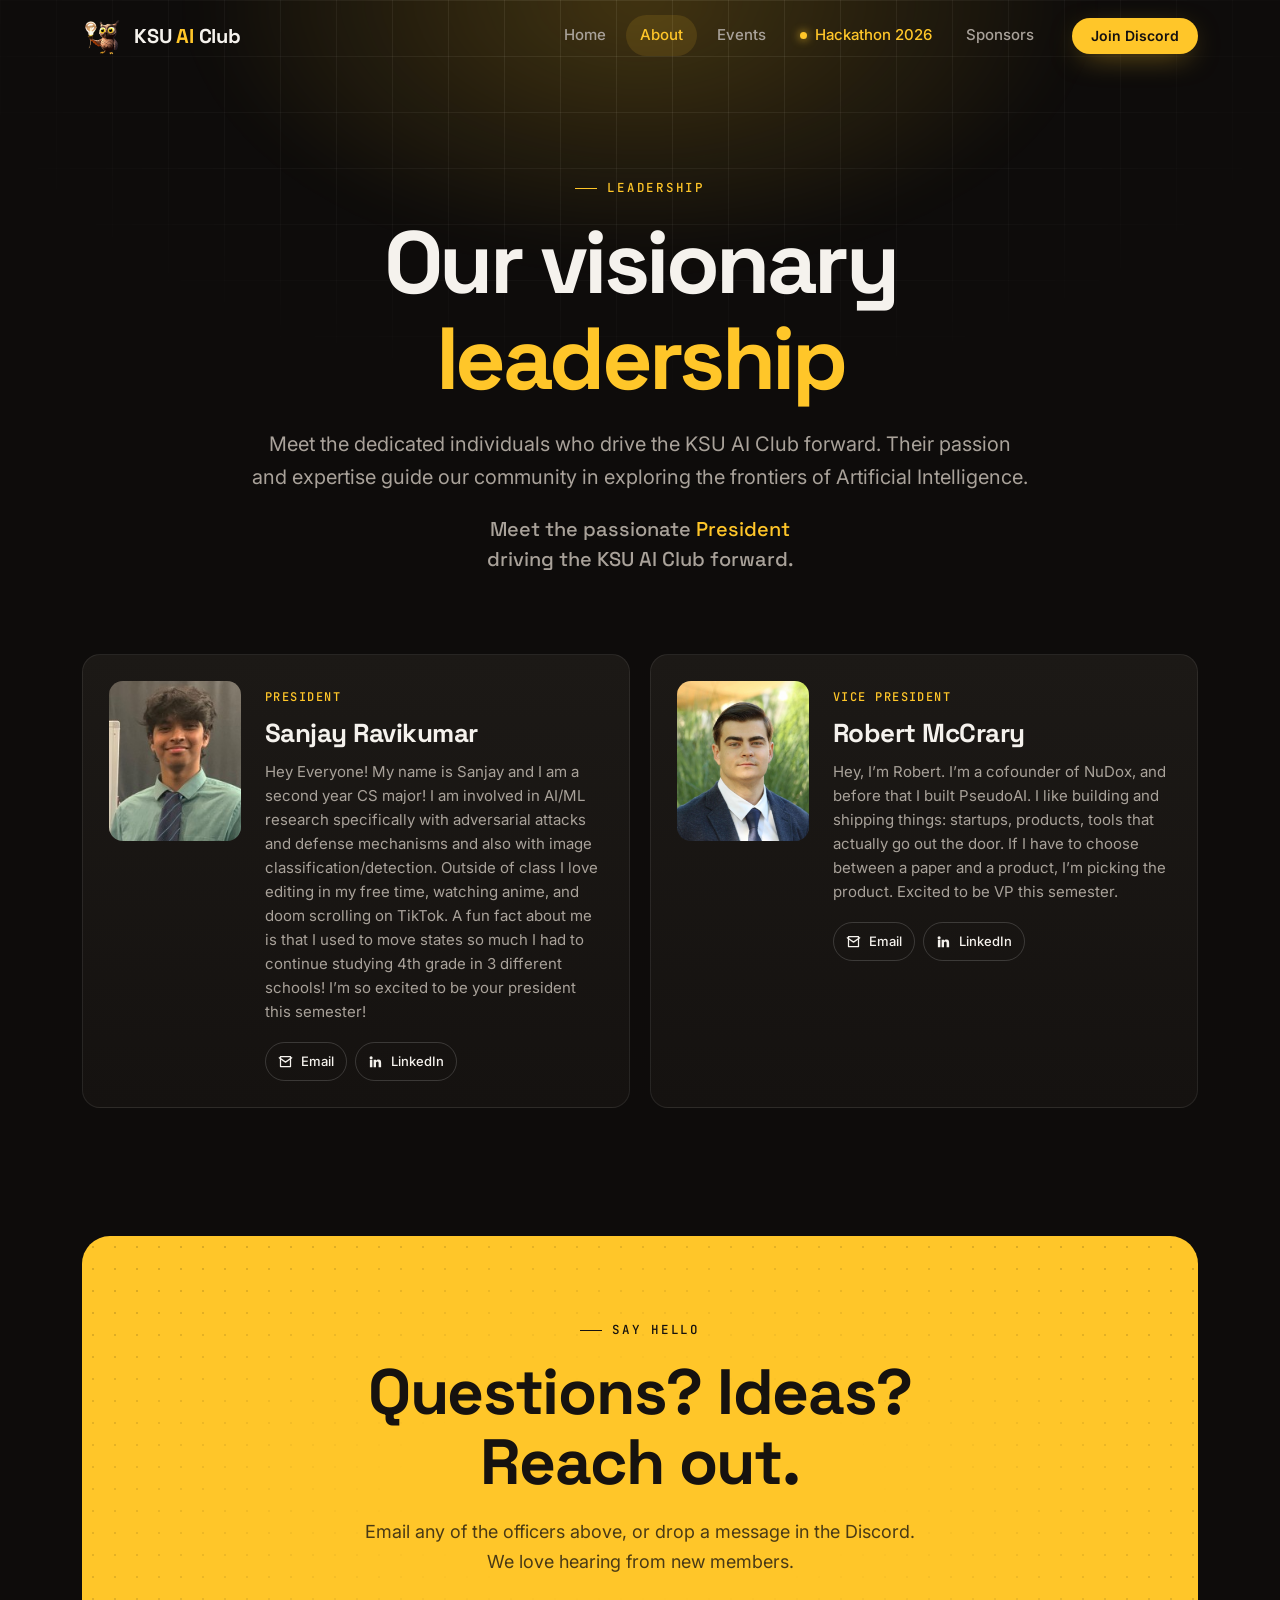
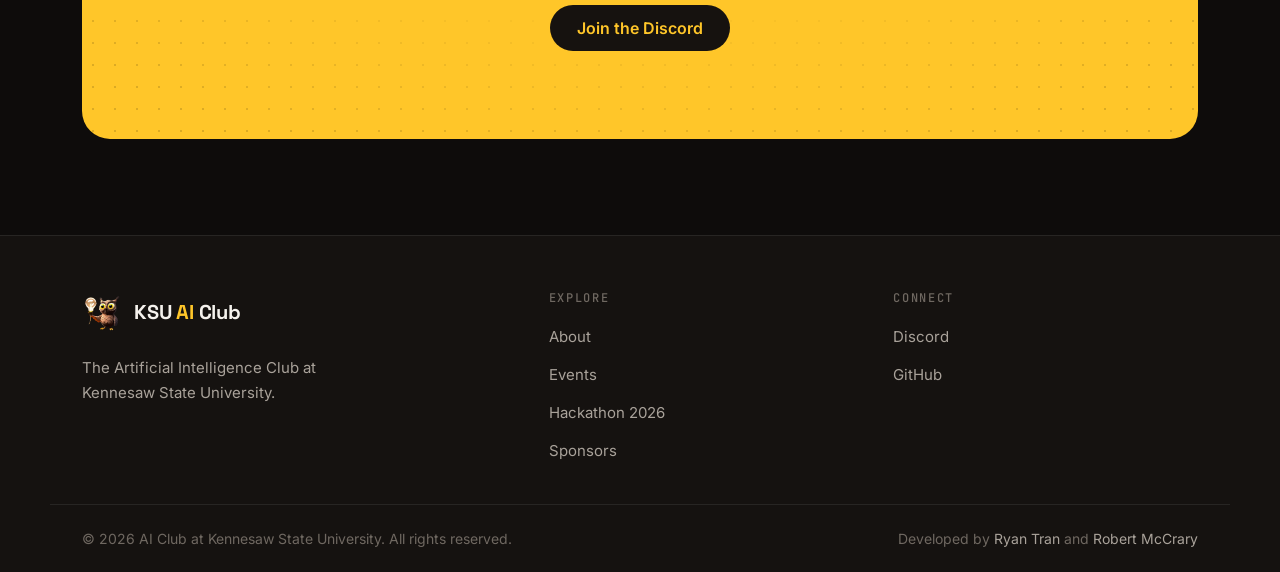
==== commit a4d55aec: "Update hackathon tracks, venue, and club leadership. Publish the itcan.do and IEEE Game Sprint track" ====
--- a/about.html
+++ b/about.html
@@ -8,27 +8,27 @@
     <meta name="theme-color" content="#0e0c0b">
     <meta property="og:title" content="About · KSU AI Club">
     <meta property="og:description" content="Meet the officers who lead the KSU AI Club.">
-    <meta property="og:image" content="/assets/group-photo.jpg">
-    <link rel="icon" href="/assets/favicon.png">
+    <meta property="og:image" content="assets/group-photo.jpg">
+    <link rel="icon" href="assets/favicon.png">
     <link rel="preconnect" href="https://fonts.googleapis.com">
     <link rel="preconnect" href="https://fonts.gstatic.com" crossorigin>
     <link rel="stylesheet" href="https://fonts.googleapis.com/css2?family=Inter:wght@400;500;600&family=JetBrains+Mono:wght@500&family=Space+Grotesk:wght@500;600;700&display=swap">
-    <link rel="stylesheet" href="/css/style.css">
+    <link rel="stylesheet" href="css/style.css">
     <script>document.documentElement.classList.add('js')</script>
-    <script type="module" src="/js/main.js"></script>
+    <script type="module" src="js/main.js"></script>
 </head>
 <body data-page="about">
     <a class="skip-link" href="#main">Skip to content</a>
 
     <header class="site-header">
         <nav class="nav container" aria-label="Main">
-            <a class="brand" href="/"><img src="/assets/logo.png" alt="" width="40" height="40"><span>KSU <b>AI</b> Club</span></a>
+            <a class="brand" href="./"><img src="assets/logo.png" alt="" width="40" height="40"><span>KSU <b>AI</b> Club</span></a>
             <ul class="nav-links" id="nav-links">
-                <li><a href="/" data-nav="home">Home</a></li>
-                <li><a href="/about" data-nav="about">About</a></li>
-                <li><a href="/events" data-nav="events">Events</a></li>
-                <li><a class="nav-hot" href="/hackathon">Hackathon 2026</a></li>
-                <li><a href="/sponsors" data-nav="sponsors">Sponsors</a></li>
+                <li><a href="./" data-nav="home">Home</a></li>
+                <li><a href="about" data-nav="about">About</a></li>
+                <li><a href="events" data-nav="events">Events</a></li>
+                <li><a class="nav-hot" href="hackathon">Hackathon 2026</a></li>
+                <li><a href="sponsors" data-nav="sponsors">Sponsors</a></li>
             </ul>
             <a class="btn btn-primary btn-sm nav-cta" href="https://discord.gg/qSS56d5ZdS" target="_blank" rel="noopener">Join Discord</a>
             <button class="nav-toggle" type="button" aria-expanded="false" aria-controls="nav-links" aria-label="Open menu"><span></span><span></span></button>
@@ -41,44 +41,18 @@
                 <span class="eyebrow">Leadership</span>
                 <h1>Our visionary <span class="gold">leadership</span></h1>
                 <p>Meet the dedicated individuals who drive the KSU AI Club forward. Their passion and expertise guide our community in exploring the frontiers of Artificial Intelligence.</p>
-                <p class="flip-line">Meet the passionate <span class="flip-word" data-flip="President|Vice President|Treasurer|Media Manager">President</span><br>driving the KSU AI Club forward.</p>
+                <p class="flip-line">Meet the passionate <span class="flip-word" data-flip="President|Vice President">President</span><br>driving the KSU AI Club forward.</p>
             </div>
         </section>
 
         <section class="section" style="padding-top: 0">
             <div class="container leaders">
                 <article class="leader reveal">
-                    <div class="leader-photo"><img src="/assets/president.jpg" alt="Branden Chen" loading="lazy"></div>
+                    <div class="leader-photo"><img src="assets/treasurer.jpg" alt="Sanjay Ravikumar" loading="lazy"></div>
                     <div>
                         <span class="leader-role">President</span>
-                        <h3>Branden Chen</h3>
-                        <p>Hi everyone. My name is Branden Chen, and currently I am a senior at KSU, pursuing a major in CS and a minor in Math. My hobbies include playing badminton, video games, and learning more about data science and ML. Currently, I am doing research involving pretraining medical segmentation models and multi-party encryption on activation functions such as ReLU. I hope to see everyone in our meetings!</p>
-                        <div class="leader-links">
-                            <a class="chip" href="mailto:bchen9@students.kennesaw.edu"><svg viewBox="0 0 24 24" fill="none" stroke="currentColor" stroke-width="2" stroke-linecap="round" stroke-linejoin="round" aria-hidden="true"><path d="M4 4h16v16H4z"/><path d="m22 6-10 7L2 6"/></svg>Email</a>
-                            <a class="chip" href="https://www.linkedin.com/in/branden-chen-/" target="_blank" rel="noopener"><svg viewBox="0 0 24 24" fill="currentColor" aria-hidden="true"><path d="M4.98 3.5a2.5 2.5 0 1 1 0 5 2.5 2.5 0 0 1 0-5zM3 9h4v12H3zM9 9h3.8v1.7h.05c.53-1 1.84-2.05 3.79-2.05C20.6 8.65 21 11.1 21 14.3V21h-4v-5.9c0-1.4-.03-3.2-1.95-3.2-1.95 0-2.25 1.52-2.25 3.1V21H9z"/></svg>LinkedIn</a>
-                        </div>
-                    </div>
-                </article>
-
-                <article class="leader reveal" style="--delay: .08s">
-                    <div class="leader-photo"><img src="/assets/vice-president.jpg" alt="Mikita Slabysh" loading="lazy"></div>
-                    <div>
-                        <span class="leader-role">Vice President</span>
-                        <h3>Mikita Slabysh</h3>
-                        <p>Hello! My name is Mikita Slabysh, and I&rsquo;m a senior pursuing a computer science degree. My main areas of expertise are web and game development, and in the field of AI, I focus on computer vision. I currently teach children how to code, and in my free time, I enjoy playing chess, working out, and skateboarding. I&rsquo;m looking forward to making new comrades in the club this semester!</p>
-                        <div class="leader-links">
-                            <a class="chip" href="mailto:mslabysh@students.kennesaw.edu"><svg viewBox="0 0 24 24" fill="none" stroke="currentColor" stroke-width="2" stroke-linecap="round" stroke-linejoin="round" aria-hidden="true"><path d="M4 4h16v16H4z"/><path d="m22 6-10 7L2 6"/></svg>Email</a>
-                            <a class="chip" href="https://www.linkedin.com/in/mikitaslabysh/" target="_blank" rel="noopener"><svg viewBox="0 0 24 24" fill="currentColor" aria-hidden="true"><path d="M4.98 3.5a2.5 2.5 0 1 1 0 5 2.5 2.5 0 0 1 0-5zM3 9h4v12H3zM9 9h3.8v1.7h.05c.53-1 1.84-2.05 3.79-2.05C20.6 8.65 21 11.1 21 14.3V21h-4v-5.9c0-1.4-.03-3.2-1.95-3.2-1.95 0-2.25 1.52-2.25 3.1V21H9z"/></svg>LinkedIn</a>
-                        </div>
-                    </div>
-                </article>
-
-                <article class="leader reveal">
-                    <div class="leader-photo"><img src="/assets/treasurer.jpg" alt="Sanjay Ravikumar" loading="lazy"></div>
-                    <div>
-                        <span class="leader-role">Treasurer</span>
                         <h3>Sanjay Ravikumar</h3>
-                        <p>Hey Everyone! My name is Sanjay and I am a second year CS major! I am involved in AI/ML research specifically with adversarial attacks and defense mechanisms and also with image classification/detection. Outside of class I love editing in my free time, watching anime, and doom scrolling on TikTok. A fun fact about me is that I used to move states so much I had to continue studying 4th grade in 3 different schools! I&rsquo;m so excited to be your treasurer for this semester!</p>
+                        <p>Hey Everyone! My name is Sanjay and I am a second year CS major! I am involved in AI/ML research specifically with adversarial attacks and defense mechanisms and also with image classification/detection. Outside of class I love editing in my free time, watching anime, and doom scrolling on TikTok. A fun fact about me is that I used to move states so much I had to continue studying 4th grade in 3 different schools! I&rsquo;m so excited to be your president this semester!</p>
                         <div class="leader-links">
                             <a class="chip" href="mailto:sraviku1@students.kennesaw.edu"><svg viewBox="0 0 24 24" fill="none" stroke="currentColor" stroke-width="2" stroke-linecap="round" stroke-linejoin="round" aria-hidden="true"><path d="M4 4h16v16H4z"/><path d="m22 6-10 7L2 6"/></svg>Email</a>
                             <a class="chip" href="https://www.linkedin.com/in/sanjaykravikumar/" target="_blank" rel="noopener"><svg viewBox="0 0 24 24" fill="currentColor" aria-hidden="true"><path d="M4.98 3.5a2.5 2.5 0 1 1 0 5 2.5 2.5 0 0 1 0-5zM3 9h4v12H3zM9 9h3.8v1.7h.05c.53-1 1.84-2.05 3.79-2.05C20.6 8.65 21 11.1 21 14.3V21h-4v-5.9c0-1.4-.03-3.2-1.95-3.2-1.95 0-2.25 1.52-2.25 3.1V21H9z"/></svg>LinkedIn</a>
@@ -87,14 +61,14 @@
                 </article>
 
                 <article class="leader reveal" style="--delay: .08s">
-                    <div class="leader-photo"><img src="/assets/media-manager.jpg" alt="Ryan Howington" loading="lazy"></div>
+                    <div class="leader-photo"><img src="assets/vice-president.jpg" alt="Robert McCrary" loading="lazy"></div>
                     <div>
-                        <span class="leader-role">Media Manager</span>
-                        <h3>Ryan Howington</h3>
-                        <p>Hello! I&rsquo;m pursuing a Masters in Computer Science at KSU with an Artificial Intelligence concentration. I&rsquo;m interested in all facets of AI, but especially the intersection of AI and philosophy, cybersecurity, and social organization. I also enjoy playing video games, hiking, and powerlifting. I&rsquo;m thrilled to be your media manager for this semester, and I can&rsquo;t wait to meet you!</p>
+                        <span class="leader-role">Vice President</span>
+                        <h3>Robert McCrary</h3>
+                        <p>Hey, I&rsquo;m Robert. I&rsquo;m a cofounder of NuDox, and before that I built PseudoAI. I like building and shipping things: startups, products, tools that actually go out the door. If I have to choose between a paper and a product, I&rsquo;m picking the product. Excited to be VP this semester.</p>
                         <div class="leader-links">
-                            <a class="chip" href="mailto:rhowing4@students.kennesaw.edu"><svg viewBox="0 0 24 24" fill="none" stroke="currentColor" stroke-width="2" stroke-linecap="round" stroke-linejoin="round" aria-hidden="true"><path d="M4 4h16v16H4z"/><path d="m22 6-10 7L2 6"/></svg>Email</a>
-                            <a class="chip" href="https://www.linkedin.com/in/ryan-howington-29933364/" target="_blank" rel="noopener"><svg viewBox="0 0 24 24" fill="currentColor" aria-hidden="true"><path d="M4.98 3.5a2.5 2.5 0 1 1 0 5 2.5 2.5 0 0 1 0-5zM3 9h4v12H3zM9 9h3.8v1.7h.05c.53-1 1.84-2.05 3.79-2.05C20.6 8.65 21 11.1 21 14.3V21h-4v-5.9c0-1.4-.03-3.2-1.95-3.2-1.95 0-2.25 1.52-2.25 3.1V21H9z"/></svg>LinkedIn</a>
+                            <a class="chip" href="mailto:rmccrar6@students.kennesaw.edu"><svg viewBox="0 0 24 24" fill="none" stroke="currentColor" stroke-width="2" stroke-linecap="round" stroke-linejoin="round" aria-hidden="true"><path d="M4 4h16v16H4z"/><path d="m22 6-10 7L2 6"/></svg>Email</a>
+                            <a class="chip" href="https://www.linkedin.com/in/robertlmccrary/" target="_blank" rel="noopener"><svg viewBox="0 0 24 24" fill="currentColor" aria-hidden="true"><path d="M4.98 3.5a2.5 2.5 0 1 1 0 5 2.5 2.5 0 0 1 0-5zM3 9h4v12H3zM9 9h3.8v1.7h.05c.53-1 1.84-2.05 3.79-2.05C20.6 8.65 21 11.1 21 14.3V21h-4v-5.9c0-1.4-.03-3.2-1.95-3.2-1.95 0-2.25 1.52-2.25 3.1V21H9z"/></svg>LinkedIn</a>
                         </div>
                     </div>
                 </article>
@@ -116,16 +90,16 @@
     <footer class="site-footer">
         <div class="container footer-grid">
             <div class="footer-brand">
-                <a class="brand" href="/"><img src="/assets/logo.png" alt="" width="40" height="40"><span>KSU <b>AI</b> Club</span></a>
+                <a class="brand" href="./"><img src="assets/logo.png" alt="" width="40" height="40"><span>KSU <b>AI</b> Club</span></a>
                 <p>The Artificial Intelligence Club at Kennesaw State University.</p>
             </div>
             <div class="footer-col">
                 <h4>Explore</h4>
                 <ul>
-                    <li><a href="/about">About</a></li>
-                    <li><a href="/events">Events</a></li>
-                    <li><a href="/hackathon">Hackathon 2026</a></li>
-                    <li><a href="/sponsors">Sponsors</a></li>
+                    <li><a href="about">About</a></li>
+                    <li><a href="events">Events</a></li>
+                    <li><a href="hackathon">Hackathon 2026</a></li>
+                    <li><a href="sponsors">Sponsors</a></li>
                 </ul>
             </div>
             <div class="footer-col">
--- a/css/style.css
+++ b/css/style.css
@@ -384,7 +384,7 @@
     position: absolute;
     inset: -4%;
     z-index: -3;
-    background: url('/assets/hero-background.gif') center / cover no-repeat;
+    background: url('../assets/hero-background.gif') center / cover no-repeat;
     filter: brightness(0.34) saturate(1.35) hue-rotate(-14deg) blur(3px);
     transform: scale(1.04);
 }
